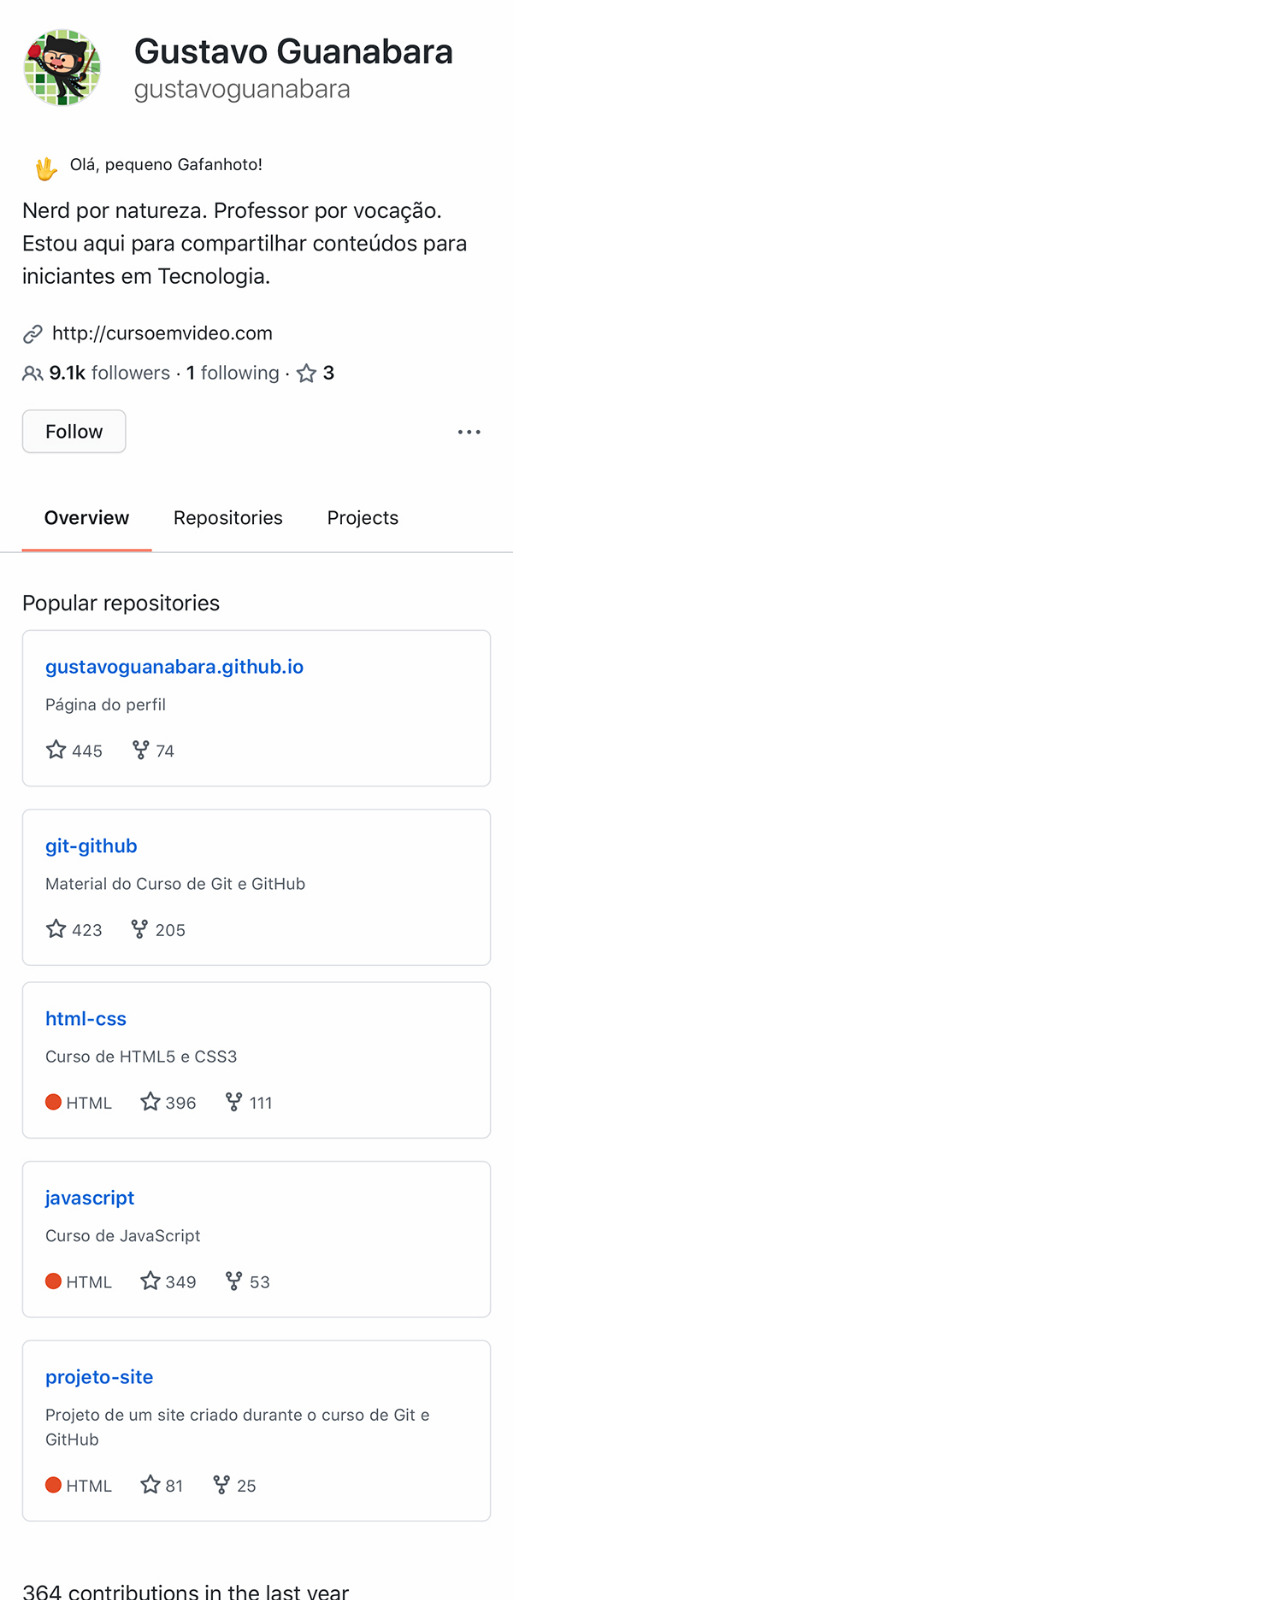
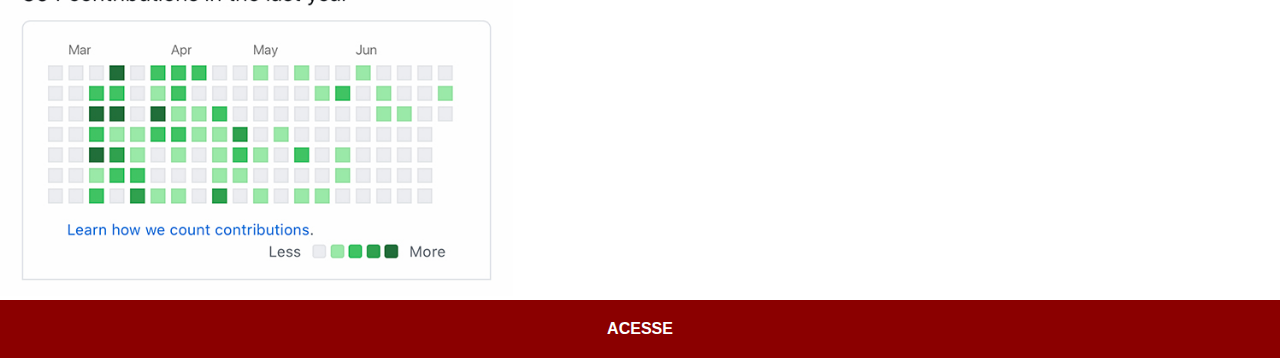
==== github.html @ 9e5a7186 "Colocando as imagens de cada rede social no iframe" ====
<!DOCTYPE html>
<html lang="pt-br">
<head>
    <meta charset="UTF-8">
    <meta name="viewport" content="width=device-width, initial-scale=1.0">
    <title>GitHub</title>
    <link rel="stylesheet" href="estilo/social.css">
</head>
<body>

    <img src="imagens/tela-github.jpg" alt="GitHub">
    <a href="https://gustavoguanabara.github.io/" target="_blank">ACESSE</a>
    
</body>
</html>
---- estilo/social.css ----
@charset "UTF-8";

*{
    margin: 0px;
    padding: 0px;
    font-family: Arial, Helvetica, sans-serif;
}

::-webkit-scrollbar{
    width: 0px;
    height: 0px;
}

img{
    width: 57vh;

    }

a{
    display: block;
    background-color: darkred;
    padding: 20px;
    text-align: center;
    font-weight: bolder;
    text-decoration: none;
    color: white;
}

a:hover{
    background-color: red;
}
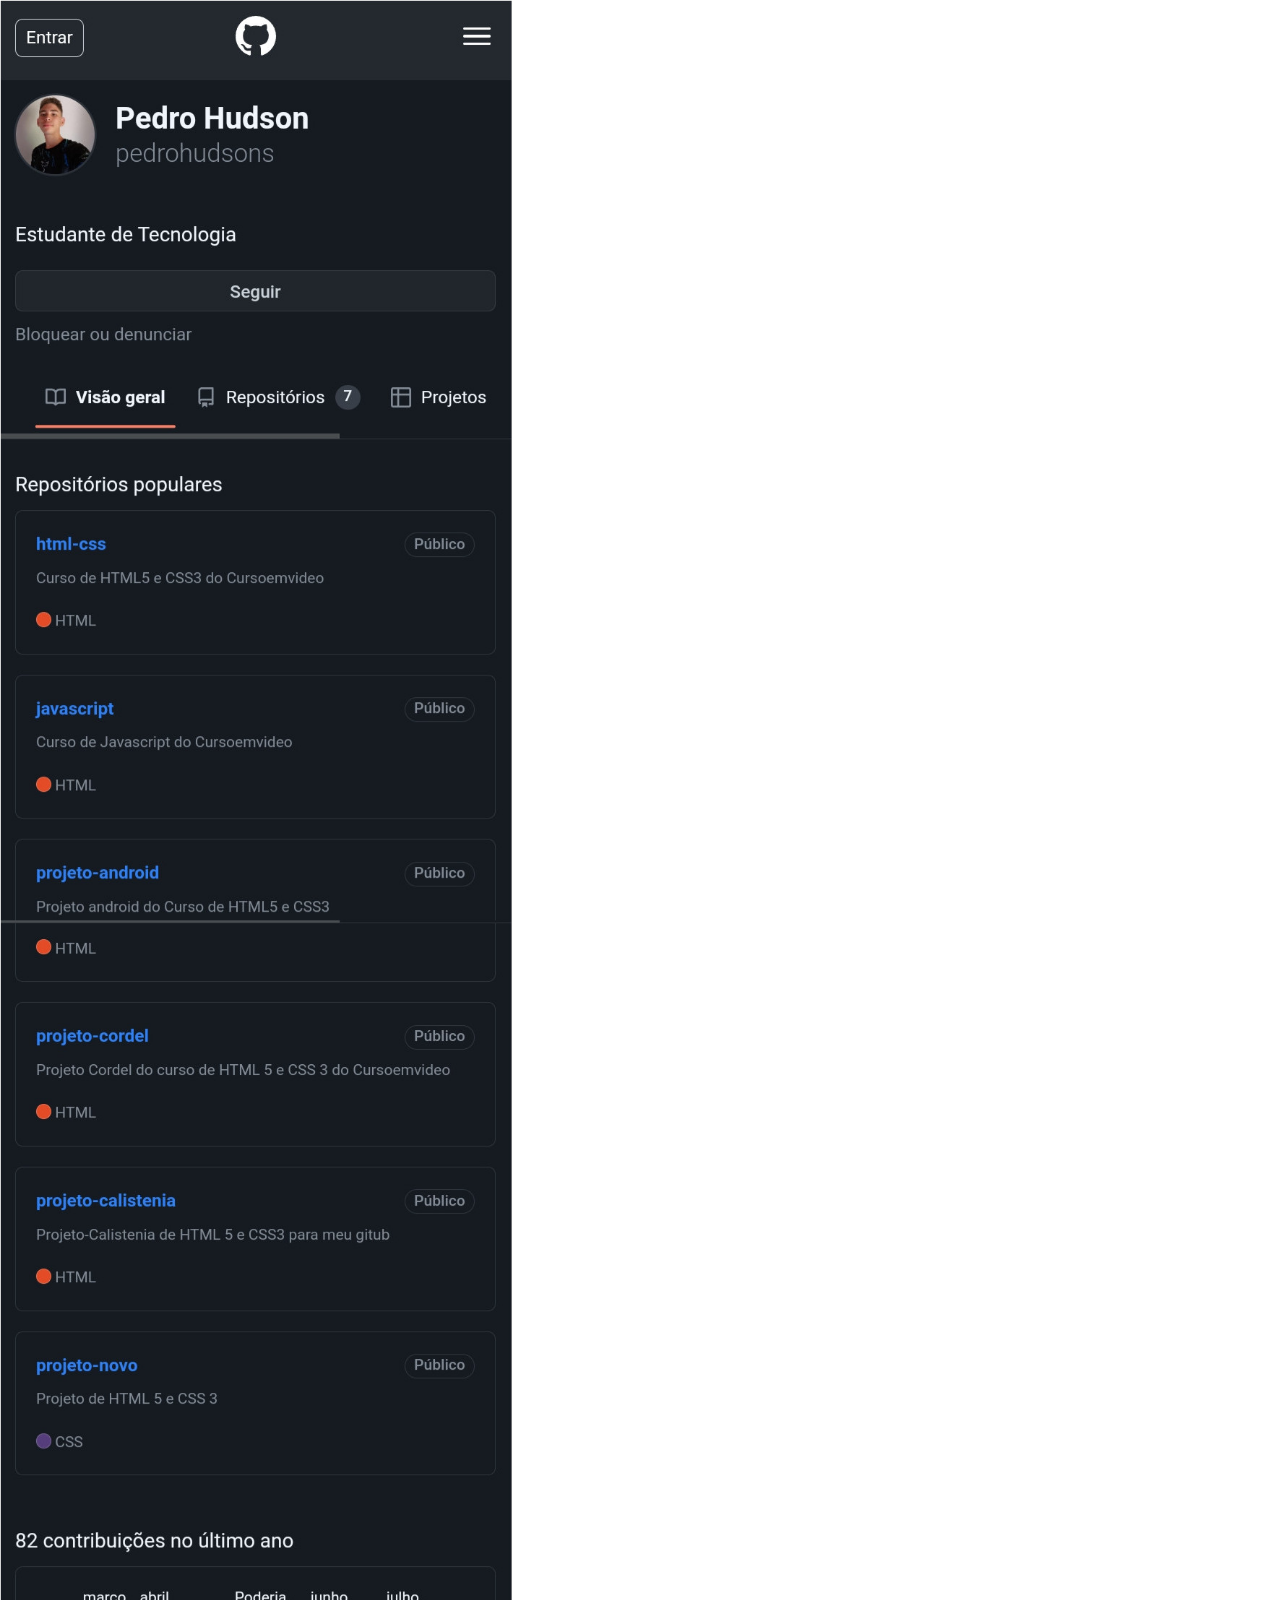
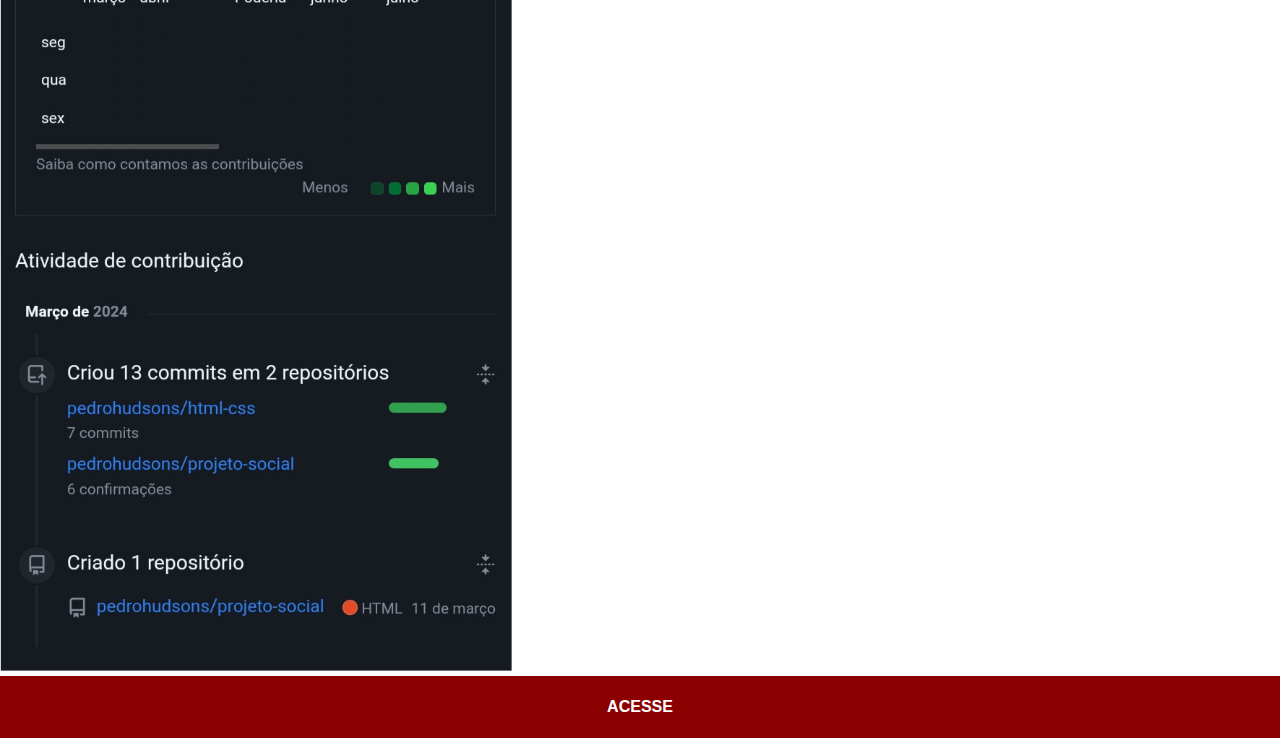
==== commit 24f04252: "Criando o site com minhas redes sociais" ====
--- a/github.html
+++ b/github.html
@@ -8,8 +8,8 @@
 </head>
 <body>
 
-    <img src="imagens/tela-github.jpg" alt="GitHub">
-    <a href="https://gustavoguanabara.github.io/" target="_blank">ACESSE</a>
+    <img src="imagens/tela-github-Pedro.jpeg" alt="GitHub">
+    <a href="https://github.com/pedrohudsons" target="_blank">ACESSE</a>
     
 </body>
 </html>--- a/estilo/social.css
+++ b/estilo/social.css
@@ -19,7 +19,7 @@
 a{
     display: block;
     background-color: darkred;
-    padding: 20px;
+    padding: 22px;
     text-align: center;
     font-weight: bolder;
     text-decoration: none;
